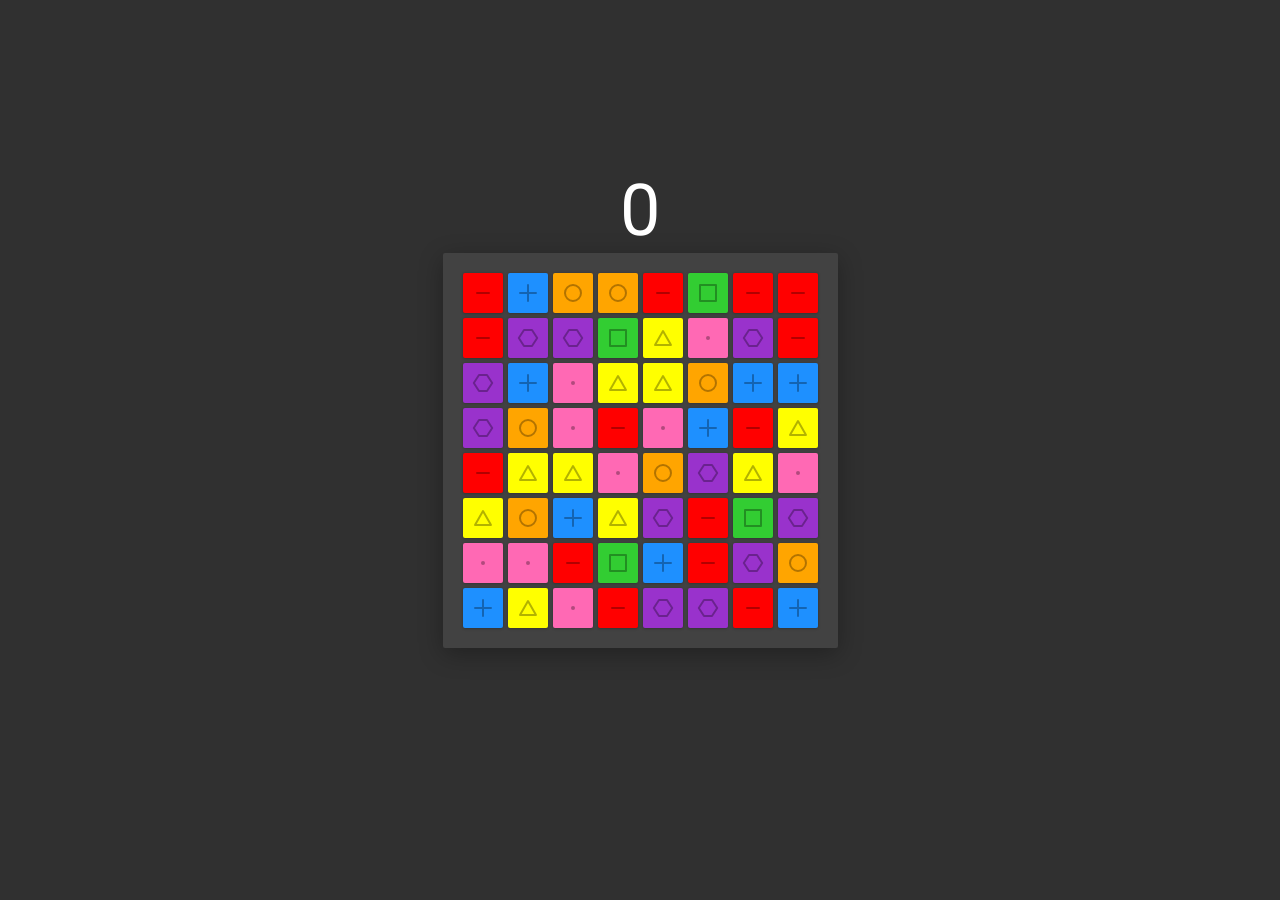
==== connect-3/index.html @ 8d8b8d94 "Add connect-3 (1-4)" ====
<!DOCTYPE html>
<html>
  <head>
    <meta charset="UTF-8">
    <meta name="viewport" content="width=device-width, initial-scale=1"/>
    <link href="https://fonts.googleapis.com/css?family=Roboto:300" rel="stylesheet">
	<link href="style.css" rel="stylesheet">
  </head>
  <body>
    <script type="text/javascript" src="connect3.js"></script>
    <script src="/js/main.js"></script>
  </body>
</html>
---- connect-3/style.css ----
html, body {
  height: 100%;
  width: 100%;
}
body {
  display: flex;
  justify-content: center;
  align-items: center;
  margin: 0;
  font-size: 0;
  background-color: #303030;
  color: white;
  font-family: 'Roboto', sans-serif;
}
.grid {
  background-color: #424242;
  padding: 20px;
  box-shadow: 0 6px 24px rgba(0,0,0,0.3);
  border-radius: 2px;
  width: 355px;
  height: 355px;
  position: relative;
}
.grid::after {
  content: attr(data-score);
  font-size: 72px;
  text-align: center;
  display: block;
  width: 100%;
  position: absolute;
  bottom: 100%;
  left: 0;
}
.grid > span {
  position: absolute;
  padding: 20px;
  border-radius: 2px;
  background-position: center;
  background-repeat: no-repeat;
  background-size: 20px;
  box-shadow: 0 0.5px 3px rgba(0,0,0,0.3);
  transition: left .2s, top .2s;
}
.grid > span.square {
  background-image: url("data:image/svg+xml,%3Csvg xmlns='http://www.w3.org/2000/svg' viewBox='0 0 10 10' stroke-linejoin='round' fill='none' stroke='rgba(0,0,0,0.3)' stroke-width='1'%3E%3Cpath d='M1 1H9V9H1z'/%3E%3C/svg%3E")
}
.grid > span.circle {
  background-image: url("data:image/svg+xml,%3Csvg xmlns='http://www.w3.org/2000/svg' viewBox='0 0 10 10' fill='none' stroke='rgba(0,0,0,0.3)' stroke-width='1'%3E%3Ccircle cx='5' cy='5' r='4'/%3E%3C/svg%3E")
}
.grid > span.triangle {
  background-image: url("data:image/svg+xml,%3Csvg xmlns='http://www.w3.org/2000/svg' viewBox='0 0 10 10' stroke-linejoin='round' fill='none' stroke='rgba(0,0,0,0.3)' stroke-width='1'%3E%3Cpath d='M5 1.5L9 8.5H1z'/%3E%3C/svg%3E")
}
.grid > span.plus {
  background-image: url("data:image/svg+xml,%3Csvg xmlns='http://www.w3.org/2000/svg' viewBox='0 0 10 10' stroke-linecap='round' fill='none' stroke='rgba(0,0,0,0.3)' stroke-width='1'%3E%3Cpath d='M5 1V9M1 5H9'/%3E%3C/svg%3E")
}
.grid > span.minus {
  background-image: url("data:image/svg+xml,%3Csvg xmlns='http://www.w3.org/2000/svg' viewBox='0 0 10 10' stroke-linecap='round' fill='none' stroke='rgba(0,0,0,0.3)' stroke-width='1'%3E%3Cpath d='M2 5H8'/%3E%3C/svg%3E")
}
.grid > span.hexagon {
  background-image: url("data:image/svg+xml,%3Csvg xmlns='http://www.w3.org/2000/svg' viewBox='0 0 12 10' stroke-linejoin='round' fill='none' stroke='rgba(0,0,0,0.3)' stroke-width='1'%3E%3Cpath d='M4 1H8L10.6 5L8 9H4L1.4 5z'/%3E%3C/svg%3E");
  background-size: 24px 20px;
}
.grid > span.dot {
  background-image: url("data:image/svg+xml,%3Csvg xmlns='http://www.w3.org/2000/svg' viewBox='0 0 10 10' fill='rgba(0,0,0,0.3)'%3E%3Ccircle cx='5' cy='5' r='1'/%3E%3C/svg%3E");
}
.grid > span::after {
  content: '';
  pointer-events: none;
  width: 100%;
  height: 100%;
  position: absolute;
  top: 0;
  left: 0;
  background-size: 100%;
  background-position: center;
  background-repeat: no-repeat;
  background-image: url("data:image/svg+xml,%3Csvg xmlns='http://www.w3.org/2000/svg' viewBox='0 0 10 10' stroke-linejoin='round' stroke-linecap='round' fill='none' stroke='white' stroke-width='1'%3E%3Cpath d='M1 2V1H2M9 8V9H8 M9 2V1H8M2 9H1V8'/%3E%3C/svg%3E");
  transform: scale(1.2);
  opacity: 0;
  transition: all .2s;
}
.grid > span.active::after {
  transform: scale(1);
  opacity: 1;
}
.grid > span.entering {
  padding: 0 20px;
  animation: entering .2s .2s forwards;
}
@keyframes entering {
  from {padding: 0 20px;}
  to {padding: 20px;}
}
.grid > span.exiting {
  pointer-events: none;
  animation: exiting .2s forwards;
}
@keyframes exiting {
  from {padding: 20px; margin-top: 0;}
  to {padding: 0 20px; margin-top: 40px;}
}
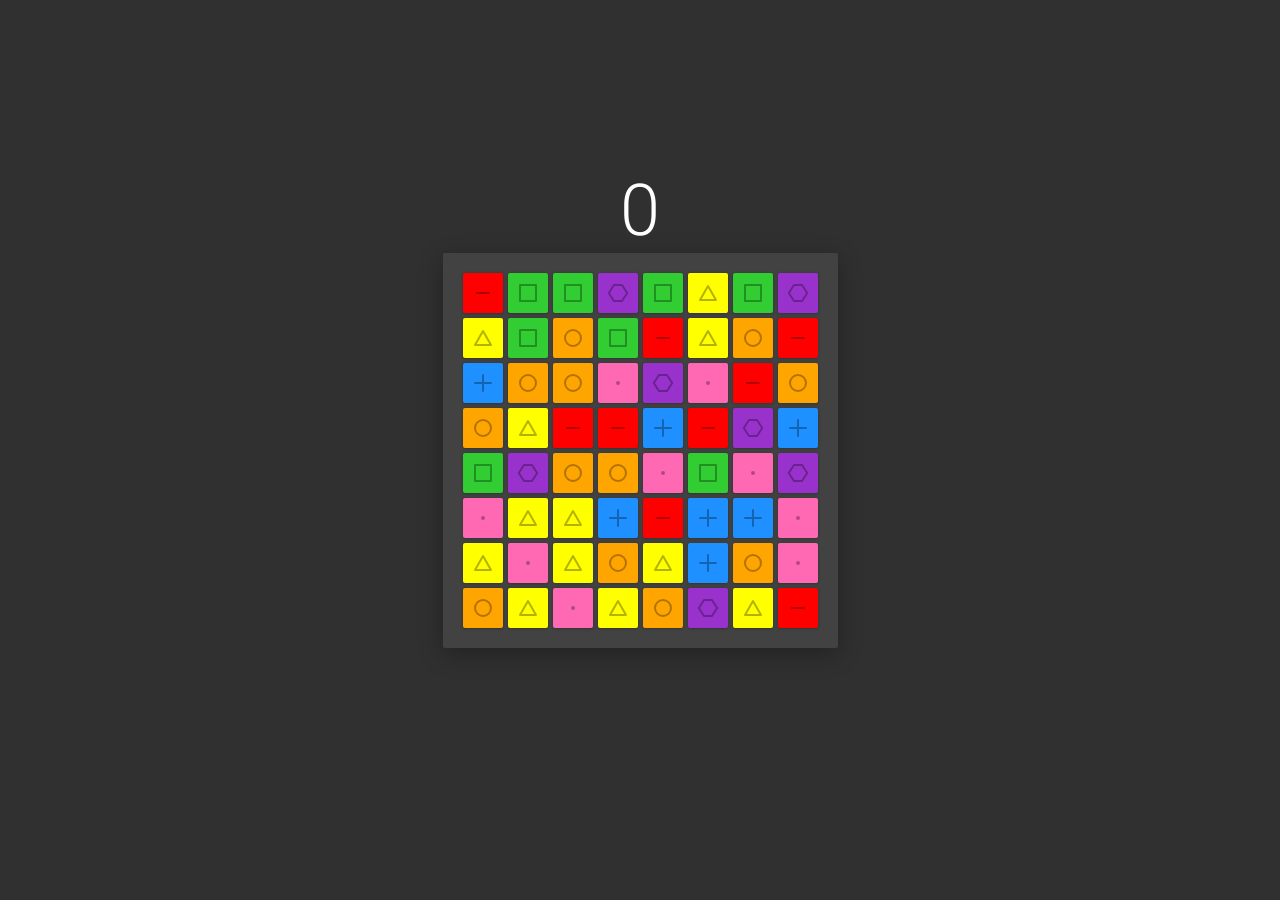
==== commit 5bd5313a: "Localize CDN game assets for offline use" ====
--- a/connect-3/index.html
+++ b/connect-3/index.html
@@ -3,7 +3,7 @@
   <head>
     <meta charset="UTF-8">
     <meta name="viewport" content="width=device-width, initial-scale=1"/>
-    <link href="https://fonts.googleapis.com/css?family=Roboto:300" rel="stylesheet">
+    <link href="assets/cdn/932d0e98-fonts-932d0e9868.css" rel="stylesheet">
 	<link href="style.css" rel="stylesheet">
   </head>
   <body>
--- a/connect-3/assets/cdn/932d0e98-fonts-932d0e9868.css
+++ b/connect-3/assets/cdn/932d0e98-fonts-932d0e9868.css
@@ -0,0 +1,81 @@
+/* cyrillic-ext */
+@font-face {
+  font-family: 'Roboto';
+  font-style: normal;
+  font-weight: 300;
+  font-stretch: 100%;
+  src: url(KFOMCnqEu92Fr1ME7kSn66aGLdTylUAMQXC89YmC2DPNWuaabVmZiArmlw.woff2) format('woff2');
+  unicode-range: U+0460-052F, U+1C80-1C8A, U+20B4, U+2DE0-2DFF, U+A640-A69F, U+FE2E-FE2F;
+}
+/* cyrillic */
+@font-face {
+  font-family: 'Roboto';
+  font-style: normal;
+  font-weight: 300;
+  font-stretch: 100%;
+  src: url(KFOMCnqEu92Fr1ME7kSn66aGLdTylUAMQXC89YmC2DPNWuaabVmQiArmlw.woff2) format('woff2');
+  unicode-range: U+0301, U+0400-045F, U+0490-0491, U+04B0-04B1, U+2116;
+}
+/* greek-ext */
+@font-face {
+  font-family: 'Roboto';
+  font-style: normal;
+  font-weight: 300;
+  font-stretch: 100%;
+  src: url(KFOMCnqEu92Fr1ME7kSn66aGLdTylUAMQXC89YmC2DPNWuaabVmYiArmlw.woff2) format('woff2');
+  unicode-range: U+1F00-1FFF;
+}
+/* greek */
+@font-face {
+  font-family: 'Roboto';
+  font-style: normal;
+  font-weight: 300;
+  font-stretch: 100%;
+  src: url(KFOMCnqEu92Fr1ME7kSn66aGLdTylUAMQXC89YmC2DPNWuaabVmXiArmlw.woff2) format('woff2');
+  unicode-range: U+0370-0377, U+037A-037F, U+0384-038A, U+038C, U+038E-03A1, U+03A3-03FF;
+}
+/* math */
+@font-face {
+  font-family: 'Roboto';
+  font-style: normal;
+  font-weight: 300;
+  font-stretch: 100%;
+  src: url(KFOMCnqEu92Fr1ME7kSn66aGLdTylUAMQXC89YmC2DPNWuaabVnoiArmlw.woff2) format('woff2');
+  unicode-range: U+0302-0303, U+0305, U+0307-0308, U+0310, U+0312, U+0315, U+031A, U+0326-0327, U+032C, U+032F-0330, U+0332-0333, U+0338, U+033A, U+0346, U+034D, U+0391-03A1, U+03A3-03A9, U+03B1-03C9, U+03D1, U+03D5-03D6, U+03F0-03F1, U+03F4-03F5, U+2016-2017, U+2034-2038, U+203C, U+2040, U+2043, U+2047, U+2050, U+2057, U+205F, U+2070-2071, U+2074-209F, U+20D0-20DC, U+20E1, U+20E5-20EF, U+2100-2112, U+2114-2115, U+2117-2121, U+2123-214F, U+2190, U+2192, U+2194-21AE, U+21B0-21E5, U+21F1-21F2, U+21F4-2211, U+2213-2214, U+2216-22FF, U+2308-230B, U+2310, U+2319, U+231C-2321, U+2336-237A, U+237C, U+2395, U+239B-23B7, U+23D0, U+23DC-23E1, U+2474-2475, U+25AF, U+25B3, U+25B7, U+25BD, U+25C1, U+25CA, U+25CC, U+25FB, U+266D-266F, U+27C0-27FF, U+2900-2AFF, U+2B0E-2B11, U+2B30-2B4C, U+2BFE, U+3030, U+FF5B, U+FF5D, U+1D400-1D7FF, U+1EE00-1EEFF;
+}
+/* symbols */
+@font-face {
+  font-family: 'Roboto';
+  font-style: normal;
+  font-weight: 300;
+  font-stretch: 100%;
+  src: url(KFOMCnqEu92Fr1ME7kSn66aGLdTylUAMQXC89YmC2DPNWuaabVn6iArmlw.woff2) format('woff2');
+  unicode-range: U+0001-000C, U+000E-001F, U+007F-009F, U+20DD-20E0, U+20E2-20E4, U+2150-218F, U+2190, U+2192, U+2194-2199, U+21AF, U+21E6-21F0, U+21F3, U+2218-2219, U+2299, U+22C4-22C6, U+2300-243F, U+2440-244A, U+2460-24FF, U+25A0-27BF, U+2800-28FF, U+2921-2922, U+2981, U+29BF, U+29EB, U+2B00-2BFF, U+4DC0-4DFF, U+FFF9-FFFB, U+10140-1018E, U+10190-1019C, U+101A0, U+101D0-101FD, U+102E0-102FB, U+10E60-10E7E, U+1D2C0-1D2D3, U+1D2E0-1D37F, U+1F000-1F0FF, U+1F100-1F1AE, U+1F1E6-1F1FF, U+1F30D-1F30F, U+1F315, U+1F31C, U+1F31E, U+1F320-1F32C, U+1F336, U+1F378, U+1F37D, U+1F382, U+1F393-1F39F, U+1F3A7-1F3A8, U+1F3AC-1F3AF, U+1F3C2, U+1F3C4-1F3C6, U+1F3CA-1F3CE, U+1F3D4-1F3E0, U+1F3ED, U+1F3F1-1F3F3, U+1F3F5-1F3F7, U+1F408, U+1F415, U+1F41F, U+1F426, U+1F43F, U+1F441-1F442, U+1F444, U+1F446-1F449, U+1F44C-1F44E, U+1F453, U+1F46A, U+1F47D, U+1F4A3, U+1F4B0, U+1F4B3, U+1F4B9, U+1F4BB, U+1F4BF, U+1F4C8-1F4CB, U+1F4D6, U+1F4DA, U+1F4DF, U+1F4E3-1F4E6, U+1F4EA-1F4ED, U+1F4F7, U+1F4F9-1F4FB, U+1F4FD-1F4FE, U+1F503, U+1F507-1F50B, U+1F50D, U+1F512-1F513, U+1F53E-1F54A, U+1F54F-1F5FA, U+1F610, U+1F650-1F67F, U+1F687, U+1F68D, U+1F691, U+1F694, U+1F698, U+1F6AD, U+1F6B2, U+1F6B9-1F6BA, U+1F6BC, U+1F6C6-1F6CF, U+1F6D3-1F6D7, U+1F6E0-1F6EA, U+1F6F0-1F6F3, U+1F6F7-1F6FC, U+1F700-1F80B, U+1F810-1F847, U+1F850-1F859, U+1F860-1F887, U+1F890-1F8AD, U+1F8B0-1F8BB, U+1F8C0-1F8C1, U+1F8D0-1F8D8, U+1F900-1F90B, U+1F93B, U+1F946, U+1F984, U+1F996, U+1F9E9, U+1FA00-1FA6F, U+1FA70-1FA7C, U+1FA80-1FAC6, U+1FAC8, U+1FACC-1FADD, U+1FADF-1FAEB, U+1FAEF-1FAFA, U+1FB00-1FBFF;
+}
+/* vietnamese */
+@font-face {
+  font-family: 'Roboto';
+  font-style: normal;
+  font-weight: 300;
+  font-stretch: 100%;
+  src: url(KFOMCnqEu92Fr1ME7kSn66aGLdTylUAMQXC89YmC2DPNWuaabVmbiArmlw.woff2) format('woff2');
+  unicode-range: U+0102-0103, U+0110-0111, U+0128-0129, U+0168-0169, U+01A0-01A1, U+01AF-01B0, U+0300-0301, U+0303-0304, U+0308-0309, U+0323, U+0329, U+1EA0-1EF9, U+20AB;
+}
+/* latin-ext */
+@font-face {
+  font-family: 'Roboto';
+  font-style: normal;
+  font-weight: 300;
+  font-stretch: 100%;
+  src: url(KFOMCnqEu92Fr1ME7kSn66aGLdTylUAMQXC89YmC2DPNWuaabVmaiArmlw.woff2) format('woff2');
+  unicode-range: U+0100-02BA, U+02BD-02C5, U+02C7-02CC, U+02CE-02D7, U+02DD-02FF, U+0304, U+0308, U+0329, U+1D00-1DBF, U+1E00-1E9F, U+1EF2-1EFF, U+2020, U+20A0-20AB, U+20AD-20C4, U+2113, U+2C60-2C7F, U+A720-A7FF;
+}
+/* latin */
+@font-face {
+  font-family: 'Roboto';
+  font-style: normal;
+  font-weight: 300;
+  font-stretch: 100%;
+  src: url(KFOMCnqEu92Fr1ME7kSn66aGLdTylUAMQXC89YmC2DPNWuaabVmUiAo.woff2) format('woff2');
+  unicode-range: U+0000-00FF, U+0131, U+0152-0153, U+02BB-02BC, U+02C6, U+02DA, U+02DC, U+0304, U+0308, U+0329, U+2000-206F, U+20AC, U+2122, U+2191, U+2193, U+2212, U+2215, U+FEFF, U+FFFD;
+}
